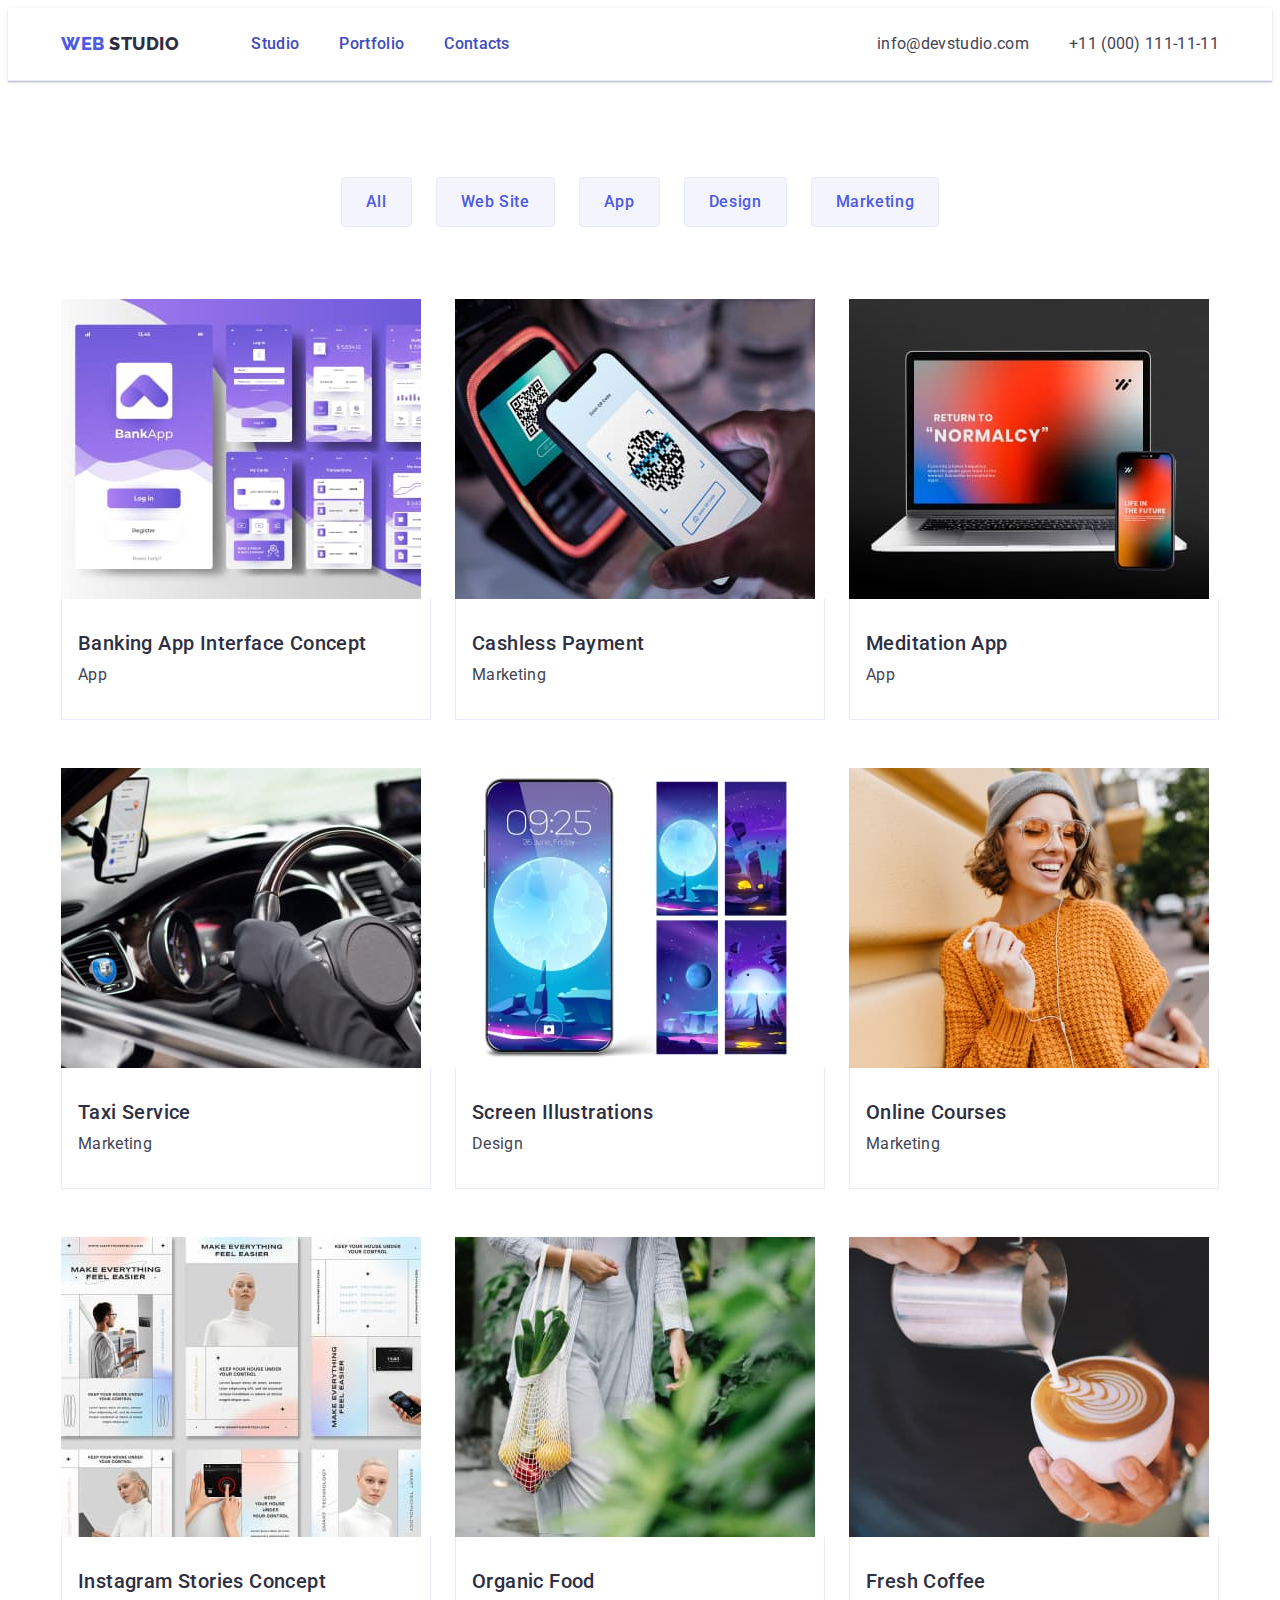
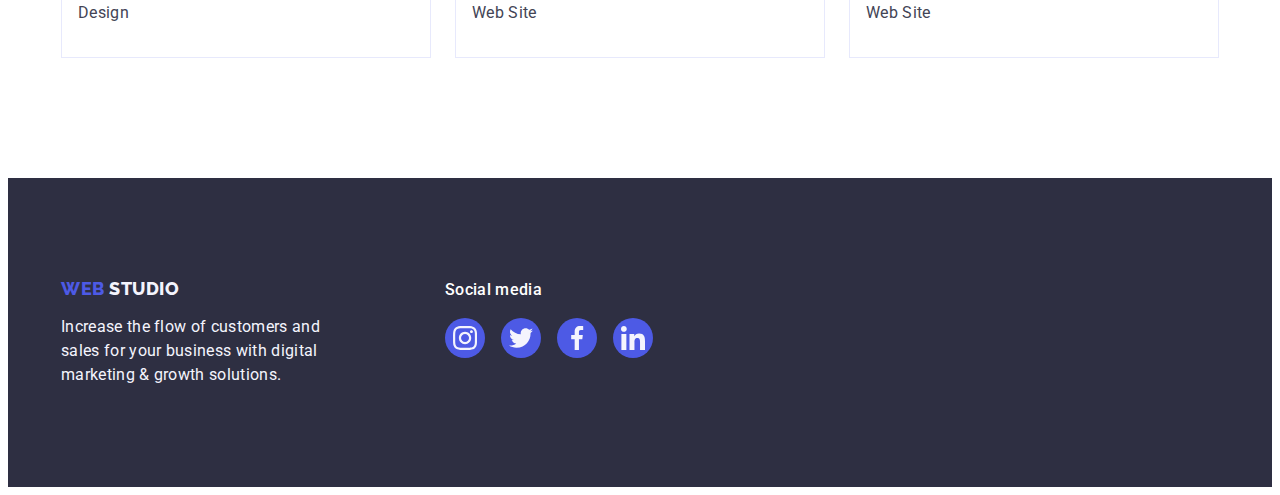
==== portfolio.html @ 929c3cd3 "1" ====
<!DOCTYPE html>
<html lang="en">
<head>
    <meta charset="UTF-8">
    <meta name="viewport" content="width=device-width, initial-scale=1.0">
    
    <title>Portfolio</title>

    <link rel="preconnect" href="https://fonts.googleapis.com">
    <link rel="preconnect" href="https://fonts.gstatic.com" crossorigin>
    <link href="https://fonts.googleapis.com/css2?family=Raleway:wght@800&family=Roboto:wght@400;500;700;900&display=swap" rel="stylesheet">

    <link rel="stylesheet" href="https://cdnjs.cloudflare.com/ajax/libs/modern-normalize/2.0.0/modern-normalize.min.css" integrity="sha512-4xo8blKMVCiXpTaLzQSLSw3KFOVPWhm/TRtuPVc4WG6kUgjH6J03IBuG7JZPkcWMxJ5huwaBpOpnwYElP/m6wg==" crossorigin="anonymous" referrerpolicy="no-referrer" />

    <link rel="stylesheet" href="./css/styles.css">
</head>
<body>
    <header class="header">
        <div class="header-container container"> 
            <nav class="header-nav">
                <a href="./images/Logo.png" class="logo-header link">Web <span class="studio-word-decorate">Studio</span></a>
                <ul class="list menu-header">
                    <li><a href="./index.html" class="nav-item link current">Studio</a></li>
                    <li><a href="./portfolio.html" class="nav-item link current">Portfolio</a></li>
                    <li><a href="" class="nav-item link">Contacts</a></li>
                </ul>
            </nav>
            <address class="main-contacts">
                <ul class="list contacts-list">
                    <li><a href="mailto:info@devstudio.com" class="general-contact link">info@devstudio.com</a></li>
                    <li><a href="tel:110001111111" class="general-contact link">+11 (000) 111-11-11</a></li>
                </ul>
            </address>
        </div>
    </header>
    <main>
        <section class="main-section-portfolio">
            <div class="container">
                <h1 class="visually-hidden">.</h1>
                <ul class="list buttons-list">
                   <li><button type="button" class="button-portfolio">All</button></li>
                   <li><button type="button" class="button-portfolio">Web Site</button></li>
                   <li><button type="button" class="button-portfolio">App</button></li>
                   <li><button type="button" class="button-portfolio">Design</button></li>
                   <li><button type="button" class="button-portfolio">Marketing</button></li>
               </ul>
               
               <ul class="list advantages-list">
                   <li class="advantages-item">
                       <a href="/" class="link advantages-link">
                            <div class="container-for-photo">
                                <img src="./images/image8.jpg" alt="Banking App Interface Concept" width="360">
                                <p class="paragraph-in-container-for-photo">14 Stylish and User-Friendly App Design Concepts · Task Manager App · Calorie Tracker App · Exotic Fruit Ecommerce App · Cloud Storage App</p>
                            </div>
                            <div class="applications">
                                <h2 class="advantages-headline">Banking App Interface Concept</h2>
                                <p class="helpful-fitches">App</p>
                            </div>
                       </a>
                    </li>
                    <li class="advantages-item">
                       <a href="/" class="link advantages-link">
                            <div class="container-for-photo">
                                <img src="./images/image1.jpg" alt="Cashless payment" width="360">
                                <p class="paragraph-in-container-for-photo">14 Stylish and User-Friendly App Design Concepts · Task Manager App · Calorie Tracker App · Exotic Fruit Ecommerce App · Cloud Storage App</p>
                            </div>
                            <div class="applications">
                                <h2 class="advantages-headline">Cashless Payment</h2>
                                <p class="helpful-fitches">Marketing</p>
                            </div>
                       </a>
                    </li>
                    <li class="advantages-item">
                        <a href="/" class="link advantages-link">
                            <div class="container-for-photo"> 
                                <img src="./images/image2.jpg" alt="Meditation App" width="360">
                                <p class="paragraph-in-container-for-photo">14 Stylish and User-Friendly App Design Concepts · Task Manager App · Calorie Tracker App · Exotic Fruit Ecommerce App · Cloud Storage App</p>
                            </div>   
                            <div class="applications">
                                <h2 class="advantages-headline">Meditation App</h2>
                                <p class="helpful-fitches">App</p>
                            </div>    
                        </a>
                    </li>
                    <li class="advantages-item">
                        <a href="/" class="link advantages-link">
                            <div class="container-for-photo">   
                                <img src="./images/image3.jpg" alt="Taxi Service" width="360">
                                <p class="paragraph-in-container-for-photo">14 Stylish and User-Friendly App Design Concepts · Task Manager App · Calorie Tracker App · Exotic Fruit Ecommerce App · Cloud Storage App</p>
                            </div>
                            <div class="applications">
                                <h2 class="advantages-headline">Taxi Service</h2>
                                <p class="helpful-fitches">Marketing</p>
                            </div>
                        </a>
                    </li>
                    <li class="advantages-item">
                        <a href="/" class="link advantages-link">
                            <div class="container-for-photo">  
                                <img src="./images/image9.jpg" alt="Screen Illustrations" width="360">
                                <p class="paragraph-in-container-for-photo">14 Stylish and User-Friendly App Design Concepts · Task Manager App · Calorie Tracker App · Exotic Fruit Ecommerce App · Cloud Storage App</p>
                            </div>
                            <div class="applications">
                                <h2 class="advantages-headline">Screen Illustrations</h2> 
                                <p class="helpful-fitches">Design</p>
                            </div>
                        </a>
                    </li>
                    <li class="advantages-item">
                        <a href="/" class="link advantages-link">
                            <div class="container-for-photo">
                                <img src="./images/image4.jpg" alt="Online Courses" width="360">
                                <p class="paragraph-in-container-for-photo">14 Stylish and User-Friendly App Design Concepts · Task Manager App · Calorie Tracker App · Exotic Fruit Ecommerce App · Cloud Storage App</p>
                            </div>    
                            <div class="applications">
                                <h2 class="advantages-headline">Online Courses</h2>
                                <p class="helpful-fitches">Marketing</p>
                            </div>
                       </a>
                    </li>
                    <li class="advantages-item">
                        <a href="/" class="link advantages-link">
                            <div class="container-for-photo">  
                                <img src="./images/image5.jpg" alt="Instagram Stories Concept" width="360">
                                <p class="paragraph-in-container-for-photo">14 Stylish and User-Friendly App Design Concepts · Task Manager App · Calorie Tracker App · Exotic Fruit Ecommerce App · Cloud Storage App</p>
                            </div>  
                            <div class="applications">
                                <h2 class="advantages-headline">Instagram Stories Concept</h2>
                                <p class="helpful-fitches">Design</p>
                            </div>
                        </a>
                    </li>
                    <li class="advantages-item">
                        <a href="/" class="link advantages-link">
                            <div class="container-for-photo">
                                <img src="./images/image6.jpg" alt="Organic Food" width="360">
                                <p class="paragraph-in-container-for-photo">14 Stylish and User-Friendly App Design Concepts · Task Manager App · Calorie Tracker App · Exotic Fruit Ecommerce App · Cloud Storage App</p>
                            </div>
                            <div class="applications">
                                <h2 class="advantages-headline">Organic Food</h2>
                                <p class="helpful-fitches">Web Site</p>
                            </div>
                        </a>
                    </li>
                    <li class="advantages-item">
                        <a href="/" class="link advantages-link">
                            <div class="container-for-photo"> 
                                <img src="./images/image7.jpg" alt="Fresh Coffee" width="360">
                                <p class="paragraph-in-container-for-photo">14 Stylish and User-Friendly App Design Concepts · Task Manager App · Calorie Tracker App · Exotic Fruit Ecommerce App · Cloud Storage App</p>
                            </div>   
                            <div class="applications">
                                <h2 class="advantages-headline">Fresh Coffee</h2>
                                <p class="helpful-fitches">Web Site</p>
                            </div>
                        </a>
                    </li>
                </ul>
            </div>
        </section>
    </main>
    <footer class="footer">
        <div class="container footer-container">
            <div class="footer-container-for-logo-and-paragraph">
                <a href="./images/Logo.png" class="logo-footer link">Web <span class="studio-word-decorate-portfolio-footer">Studio</span></a>
                <p class="p-footer">Increase the flow of customers and sales for your business with digital marketing & growth solutions.</p>
            </div>
            <div>
                <p class="social-media">Social media</p>
                <ul class="ul-footer list">
                    <li class="social-media-item">
                        <a href="" class="social-media-link">
                            <svg width="24" height="24" class="svg-footer">
                                <use href="./images/icons.svg#icon-instagram"></use>
                            </svg>
                        </a>
                    </li>
                    <li class="social-media-item">
                        <a href="" class="social-media-link">
                            <svg width="24" height="24" class="svg-footer">
                                <use href="./images/icons.svg#icon-twitter"></use>
                            </svg>
                        </a>
                    </li>
                    <li class="social-media-item">
                        <a href="" class="social-media-link">
                            <svg width="24" height="24" class="svg-footer">
                                <use href="./images/icons.svg#icon-facebook"></use>
                            </svg>
                        </a>
                    </li>
                    <li class="social-media-item">
                        <a href="" class="social-media-link">
                            <svg width="24" height="24" class="svg-footer">
                                <use href="./images/icons.svg#icon-linkedin"></use>
                            </svg>
                        </a>
                    </li>
                </ul>
            </div>
        </div>
    </footer>
</body>
</html>
---- css/styles.css ----
/* Для початку */

.current::after {
    content: '';
    position: absolute;
    left: 0;
    bottom: -1px;
    height: 4px;
    background-color: #404bbf;
    border-radius: 2px;
    transition: color 250ms cubic-bezier(0.4, 0, 0.2, 1);
}

img {
    display: block;
}

h1, h2, h3 {
    margin: 0;
}

p {
    margin: 0;
}

:root {
    --white: #FFFFFF;
    --blue: #4d5ae5;
    --gray: #2e2f42; 
    --pretty: #f4f4fd;
}

body {
    font-family: "Roboto", sans-serif;
    color: #434455;
    background-color: var(--white);
}

/* Для початку */



.logo-header {
    font-family: "Raleway", sans-serif;
    font-weight: 800;
    font-size: 18px;
    line-height: 1.17;
    letter-spacing: 0.03em;
    text-transform: uppercase;
    color: var(--blue);
    text-decoration: none;
    display: inline-block;
    margin-right: 72px;
}

.studio-word-decorate {
    color: #2e2f42;
}

.list {
    list-style: none;
    margin: 0;
    padding: 0;
}

.link {
    text-decoration: none;
}


.nav-item {
    font-weight: 500;
    font-size: 16px;
    line-height: 1.5;
    letter-spacing: 0.02em;
    text-decoration: none;
    padding: 24px 0;
    display: inline-block;
    position: relative;
    color: #404bbf;
    transition: color 250ms cubic-bezier(0.4, 0, 0.2, 1);
}

.nav-item:hover {
    color: #404bbf;
}

.nav-item:focus {
    color: #404bbf;
}

.main-contacts {
    font-style: normal;
    list-style: none;
    margin-left: auto;
}

.general-contact {
    font-size: 16px;
    line-height: 1.5;
    letter-spacing: 0.02em;
    color: #434455;
    transition: color 250ms cubic-bezier(0.4, 0, 0.2, 1);
}

.general-contact:hover {
    color: #404bbf;
}

.general-contact:focus {
    color: #404bbf;
}

.first-section {
    background-color: #2e2f42;
    padding: 188px 0;
    background-image: linear-gradient(rgba(46, 47, 66, 0.7), rgba(46, 47, 66, 0.7)), url(../images/hero_image.jpg);
    max-width: 1440px;
    background-repeat: no-repeat;
    background-position: center;
    background-size: cover;
}

.main-headline {
    margin: 0;
    font-size: 56px;
    line-height: 1.07;
    text-align: center;
    letter-spacing: 0.02em;
    color:#ffffff;
    max-width: 496px;
    margin-bottom: 48px;
    margin-left: auto;
    margin-right: auto;
}

.button-order-service {
    background-color: #4D5AE5;
    font-family: "Roboto", sans-serif;
    font-weight: 500;
    font-size: 16px;
    line-height: 1.5;
    letter-spacing: 0.04em;
    color: #ffffff;
    cursor: pointer;
    display: block;
    min-width: 169px;
    height: 56px;
    border: none;
    border-radius: 4px;
    margin: 0;
    margin-left: auto;
    margin-right: auto;
    transition: background-color 250ms cubic-bezier(0.4, 0, 0.2, 1);
}

.button-order-service:hover {
    background-color: #404BBF;
}

.button-order-service:focus {
    background-color: #404BBF;
}

.third-section-headline,
.quality {
    margin: 0;
    font-weight: 500;
    font-size: 20px;
    line-height: 1.2;
    letter-spacing: 0.02em;
    color: #2e2f42;
}

.person {
    font-weight: 500;
    font-size: 20px;
    line-height: 1.2;
    letter-spacing: 0.02em;
    color: #2e2f42;
    text-align: center;
    margin-bottom: 8px;
}

.our-team-headline {
    font-size: 36px;
    line-height: 1.11;
    text-align: center;
    letter-spacing: 0.02em;
    text-transform: capitalize;
    color: #2e2f42;
}


.quality-text {
    margin: 0;
    line-height: 1.5;
    letter-spacing: 0.02em;
    font-size: 16px;
}

.person-text {
    line-height: 1.5;
    letter-spacing: 0.02em;
    font-size: 16px;
    text-align: center;
    margin-bottom: 8px;
}

.third-section {
    background-color: #F4F4FD;
    padding-bottom: 120px;
}

.third-section-headline {
    font-size: 36px;
    line-height: 1.11;
    text-align: center;
    letter-spacing: 0.02em;
    text-transform: capitalize;
    color: #2e2f42;
}

.forth-section {
    background-color: #F4F4FD;
}

.footer {
    background-color: #2e2f42;
    padding: 100px 0;
}

.studio-word-footer {
    color: #f4f4fd;
}

.people-item {
    background-color: #FFFFFF;
    flex-basis: calc((100% - 72px) / 4);
    border-radius: 0px 0px 4px 4px;
    box-shadow: 0px 1px 6px rgba(46, 47, 66, 0.08), 0px 1px 1px rgba(46, 47, 66, 0.16), 0px 2px 1px rgba(46, 47, 66, 0.08);
}

.p-footer {
    line-height: 1.5;
    color: #F4F4FD;
    letter-spacing: 0.02em;
    max-width: 264px;
}

.portfolio-logo {
    font-family: 'Raleway', sans-serif;
    font-weight: 800;
    font-size: 18px;
    line-height: 1.17;
    letter-spacing: 0.03em;
    text-transform: uppercase;
    color: #4d5ae5;
}

.studio-word-decorate-portfolio {
    color: #2e2f42;
}

.portfolio-nav-item {
    font-weight: 500;
    font-size: 16px;
    line-height: 1.5;
    letter-spacing: 0.02em;
    color: #2e2f42;
    text-decoration: none;
}

.portfolio-nav-item:hover {
    color: #404bbf;
}

.portfolio-nav-item:focus {
    color: #404bbf;
}

.general-contact-portfolio {
    font-size: 16px;
    line-height: 1.5;
    letter-spacing: 0.02em;
    color: #434455;
}

.general-contact-portfolio:hover {
    color: #404bbf;
}

.general-contact-portfolio:focus {
    color: #404bbf;
}

.button-portfolio {
    font-family: "Roboto", sans-serif;
    font-weight: 500;
    font-size: 16px;
    line-height: 1.5;
    letter-spacing: 0.04em;
    color: #4d5ae5;
    background-color: #F4F4FD;
    cursor: pointer;
    padding: 12px 24px;
    border: 1px solid #e7e9fc;
    border-radius: 4px;
    transition: color 250ms cubic-bezier(0.4, 0, 0.2, 1), background-color 250ms cubic-bezier(0.4, 0, 0.2, 1), border-color 250ms cubic-bezier(0.4, 0, 0.2, 1), box-shadow 250ms cubic-bezier(0.4, 0, 0.2, 1);
}

.button-portfolio:hover {
    border: 1px solid transparent;
    box-shadow: 0px 3px 1px rgba(0, 0, 0, 0.1), 0px 2px 1px rgba(0, 0, 0, 0.08), 0px 2px 2px rgba(0, 0, 0, 0.12);
}

.button-portfolio:focus {
    border: 1px solid transparent;
    box-shadow: 0px 3px 1px rgba(0, 0, 0, 0.1), 0px 2px 1px rgba(0, 0, 0, 0.08), 0px 2px 2px rgba(0, 0, 0, 0.12);
}

.button-portfolio:hover {
    color: #FFFFFF;
    background-color: #404BBF;
}

.button-portfolio:focus {
    color: #FFFFFF;
    background-color: #404BBF ;
}

.advantages-headline {
    font-weight: 500;
    font-size: 20px;
    line-height: 1.2;
    letter-spacing: 0.02em;
    color: #2e2f42;
    margin-bottom: 8px;
}

.helpful-fitches {
    font-size: 16px;
    line-height: 1.5;
    letter-spacing: 0.02em;
    color: #434455;
}

.helpful-fitches:hover {
    transform: translateY(0%);
}

.helpful-fitches:focus {
    transform: translateY(0%);
}

.portfolio-footer {
    background-color: #2e2f42;
}

.studio-word-decorate-portfolio-footer {
    color: #f4f4fd;
}

.container {
    max-width: 1158px;
    padding-left: 15px;
    padding-right: 15px;
    margin: 0 auto;
}

.header {
    border-bottom: 1px solid #e7e9fc;
    box-shadow: 0px 2px 1px rgba(46, 47, 66, 0.08), 0px 1px 1px rgba(46, 47, 66, 0.16), 0px 1px 6px rgba(46, 47, 66, 0.08);
}

.header-container {
    display: flex;
    align-items: center;
}

.header-nav {
    display: flex;
    align-items: center;
}

.menu-header {
    display: flex;
    gap: 40px;
}

.contacts-list {
    display: flex;
    gap: 40px;
}

.second-section {
    padding: 120px 0;
}

.second-section-list {
    display: flex;
    gap: 24px;
}

.quality {
    margin-bottom: 8px;
}

.third-section-headline {
    margin-bottom: 72px;
}

.third-section-list {
    display: flex;
    gap: 24px;
}

.third-section-item {
    flex-basis: calc((100% - 48px) / 3);
}

.forth-section {
    padding: 120px 0;
}

.our-team-headline {
    margin-bottom: 72px;
}

.forth-section-list {
    display: flex;
    gap: 24px;
}

.person-and-job {
    padding: 32px 0;
}

.header-portfolio {
    border-bottom: 1px solid #e7e9fc;
}

.nav-and-contacts {
    display: flex;
    width: 1158px;
    margin: 0 auto;
    padding: 0 15px;
}

.nav-portfolio {
    display: flex;
    align-items: center;
}

.menu-list {
    display: flex;
    gap: 40px;
}

.portfolio-nav-item {
    padding: 24px 0;
}

.contacts-list-portfolio {
    display: flex;
    gap: 40px;
}

.main-section-portfolio {
    padding-top: 96px;
    padding-bottom: 120px;
}

.buttons-list {
    display: flex;
    justify-content: center;
    gap: 24px;
    margin-bottom: 72px;
}

.advantages-list {
    padding: 0;
    margin: 0;
    display: flex;
    flex-wrap: wrap;
    column-gap: 24px;
    row-gap: 48px;
}

.advantages-link {
    display: block;
    transition: box-shadow 250ms cubic-bezier(0.4, 0, 0.2, 1);
}

.advantages-link:hover {
    box-shadow: 0px 1px 6px rgba(46, 47, 66, 0.08), 0px 1px 1px rgba(46, 47, 66, 0.16), 0px 2px 1px rgba(46, 47, 66, 0.08);
}

.advantages-link:focus{
    box-shadow: 0px 1px 6px rgba(46, 47, 66, 0.08), 0px 1px 1px rgba(46, 47, 66, 0.16), 0px 2px 1px rgba(46, 47, 66, 0.08);
}

.advantages-item {
    display: block;
    flex-basis: calc((100% - 48px) / 3);
}

.applications {
    padding: 32px 16px;
    border: 1px solid #e7e9fc;
    border-top: none;
}

.visually-hidden {
    position: absolute;
    width: 1px;
    height: 1px;
    margin: -1px;
    border: 0;
    padding: 0;
    white-space: nowrap;
    clip-path: inset(100%);
    clip: rect(0 0 0 0);
    overflow: hidden;
}

.logo-footer {
    font-family: "Raleway", sans-serif;
    font-weight: 800;
    font-size: 18px;
    line-height: 1.17;
    letter-spacing: 0.03em;
    text-transform: uppercase;
    color: var(--blue);
    text-decoration: none;
    display: inline-block;
    margin-bottom: 16px;
}

.second-section-item {
    flex-basis: calc((100% - 72px) / 4);
}

.div-second-section-item {
    display: flex;
    align-items: center;
    justify-content: center;
    height: 112px;
    background-color: #f4f4fd;
    border-radius: 4px;
    margin-bottom: 8px;
}

.fifth-section {
    padding-top: 120px;
    padding-bottom: 120px;
}

.headline-fifth-section {
    font-size: 36px;
    line-height: 1.11;
    color: #2e2f42;
    margin-bottom: 72px;
    text-align: center;
}

.list-of-customers {
    display: flex;
    gap: 24px;
}

.customers-item {
    width: calc((100% - 120px) / 6);
    height: 88px;
}

.customers-link {
    width: 100%;
    height: 100%;
    border: 1px solid #8e8f99;
    border-radius: 4px;
    display: flex;
    align-items: center;
    justify-content: center;
    color: #8e8f99;
    transition: border-color 250ms cubic-bezier(0.4, 0, 0.2, 1), color 250ms cubic-bezier(0.4, 0, 0.2, 1);
}

.customers-link:hover {
    border-color: #404bbf;
    color: #404bbf;
}

.customers-link:focus {
    border-color: #404bbf;
    color: #404bbf;
}

.customers-svg {
    fill: currentColor;
}

.div-for-icon {
    display: flex;
    align-items: center;
    justify-content: center;
    height: 112px;
    background-color: #f4f4fd;
    border-radius: 4px;
    margin-bottom: 8px;
}

.svg-customers {
    fill: currentColor;
}

/* -----/* Модальне вікно-----/* */

.js-structure {
    position: fixed;
    top: 0;
    left: 0;
    width: 100%;
    height: 100%;
    background-color: rgba(46, 47, 66, 0.4);
    transition: opacity 250ms cubic-bezier(0.4, 0, 0.2, 1), visibility 250ms cubic-bezier(0.4, 0, 0.2, 1);   
}

.is-hidden {
    opacity: 0;
    visibility: hidden;
    pointer-events: none;
}
.modal-window {
    position: absolute;
    top: 50%;
    left: 50%;
    transform: translate(-50%, -50%) scale(1);
    width: 408px;
    min-height: 584px;
    background: #fcfcfc;
    box-shadow:0px 1px 1px rgba(0, 0, 0, 0.14), 0px 1px 3px rgba(0, 0, 0, 0.12), 0px 2px 1px rgba(0, 0, 0, 0.2);
    border-radius: 4px;
    transition: transform 250ms cubic-bezier(0.4, 0, 0.2, 1);
}

.button-close {
    position: absolute;
    top: 24px;
    right: 24px;
    width: 24px;
    height: 24px;
    border-radius: 50%;
    display: flex;
    align-items: center;
    justify-content: center;
    background-color: #e7e9fc;
    border: 1px solid rgba(0, 0, 0, 0.1);
    cursor: pointer;
    padding: 0;
    transition: background-color 250ms cubic-bezier(0.4, 0, 0.2, 1), border 250ms cubic-bezier(0.4, 0, 0.2, 1);
}

.button-close:hover {
    background-color: #404bbf;
    border: none;
    fill: #ffffff;
}

.button-close:focus {
    background-color: #404bbf;
    border: none;
    fill: #ffffff;
}

.svg-modal-window {
    transition: fill 250ms cubic-bezier(0.4, 0, 0.2, 1);
}

.svg-modal-window:hover {
    fill: #ffffff;
}

.svg-modal-window:focus {
    fill: #ffffff;
}

/* -----/* Модальне вікно-----/* */



.advantages-list:hover {
    box-shadow: 0px 1px 6px rgba(46, 47, 66, 0.08), 0px 1px 1px rgba(46, 47, 66, 0.16), 0px 2px 1px rgba(46, 47, 66, 0.08);
}

.advantages-list:focus {
    box-shadow: 0px 1px 6px rgba(46, 47, 66, 0.08), 0px 1px 1px rgba(46, 47, 66, 0.16), 0px 2px 1px rgba(46, 47, 66, 0.08);
}

.container-for-photo {
    position: relative;
    overflow: hidden;
}

.paragraph-in-container-for-photo {
    position: absolute;
    top: 0;
    font-size: 16px;
    line-height: 1.5;
    letter-spacing: 0.02em;
    color: var(--pretty);
    padding: 40px 32px;
    background-color: #4d5ae5;
    height: 100%;
    width: 100%;
    transform: translateY(100%);
    transition: transform 250ms cubic-bezier(0.4, 0, 0.2, 1);
}

.advantages-link:hover .paragraph-in-container-for-photo {
    transform: translateY(0%);
}

.advantages-link:focus .paragraph-in-container-for-photo {
    transform: translateY(0%);
}

/* Основна сторінка Social Media 4 секція */

.social-media-of-person-list {
    display: flex;
    justify-content: center;
    gap: 24px;
}

.social-media-of-person-item {
    width: 40px;
    height: 40px;
    transition: background-color 250ms cubic-bezier(0.4, 0, 0.2, 1);
}

.icon-link {
    fill:  #f4f4fd;
}

/* Основна сторінка Social Media 4 секція */

/* Футер мейна та портфоліо */

.footer-main-for-link-and-paragraph {
    margin-right: 120px;
}

.footer-main {
    display: flex;
    align-items: baseline;
}

.footer-main-for-link-and-paragraph {
    margin-right: 120px;
}

.social-media-list-footer {
    display: flex;
    gap: 16px;
}



.social-media {
    font-weight: 500;
    font-size: 16px;
    line-height: 1.5;
    letter-spacing: 0.02em;
    color: var(--white);
    margin-bottom: 16px;
}

.footer-container {
    display: flex;
    align-items: baseline;
}

.footer-container-for-logo-and-paragraph {
    margin-right: 120px;
}

.ul-footer {
    display: flex;
    gap: 16px;
}

.social-media-item {
    width: 40px;
    height: 40px;
    transition: background-color 250ms cubic-bezier(0.4, 0, 0.2, 1);
}

.social-media-link {
    height: 100%;
    width: 100%;
    background-color: var(--blue);
    border-radius: 50%;
    display: flex;
    align-items: center;
    justify-content: center;
    transition: background-color 250ms cubic-bezier(0.4, 0, 0.2, 1);
}

.social-media-link-forth-section {
    height: 100%;
    width: 100%;
    background-color: var(--blue);
    border-radius: 50%;
    display: flex;
    align-items: center;
    justify-content: center;
    transition: background-color 250ms cubic-bezier(0.4, 0, 0.2, 1);
}

.social-media-link-forth-section:hover {
    background-color: #404bbf;
}

.social-media-link-forth-section:focus {
    background-color: #404bbf;
}

.social-media-link:hover {
    background-color: #31d0aa;
}

.social-media-link:focus {
    background-color: #31d0aa;
}

.svg-footer {
    fill: var(--pretty)
}
/* Футер мейна та портфоліо */
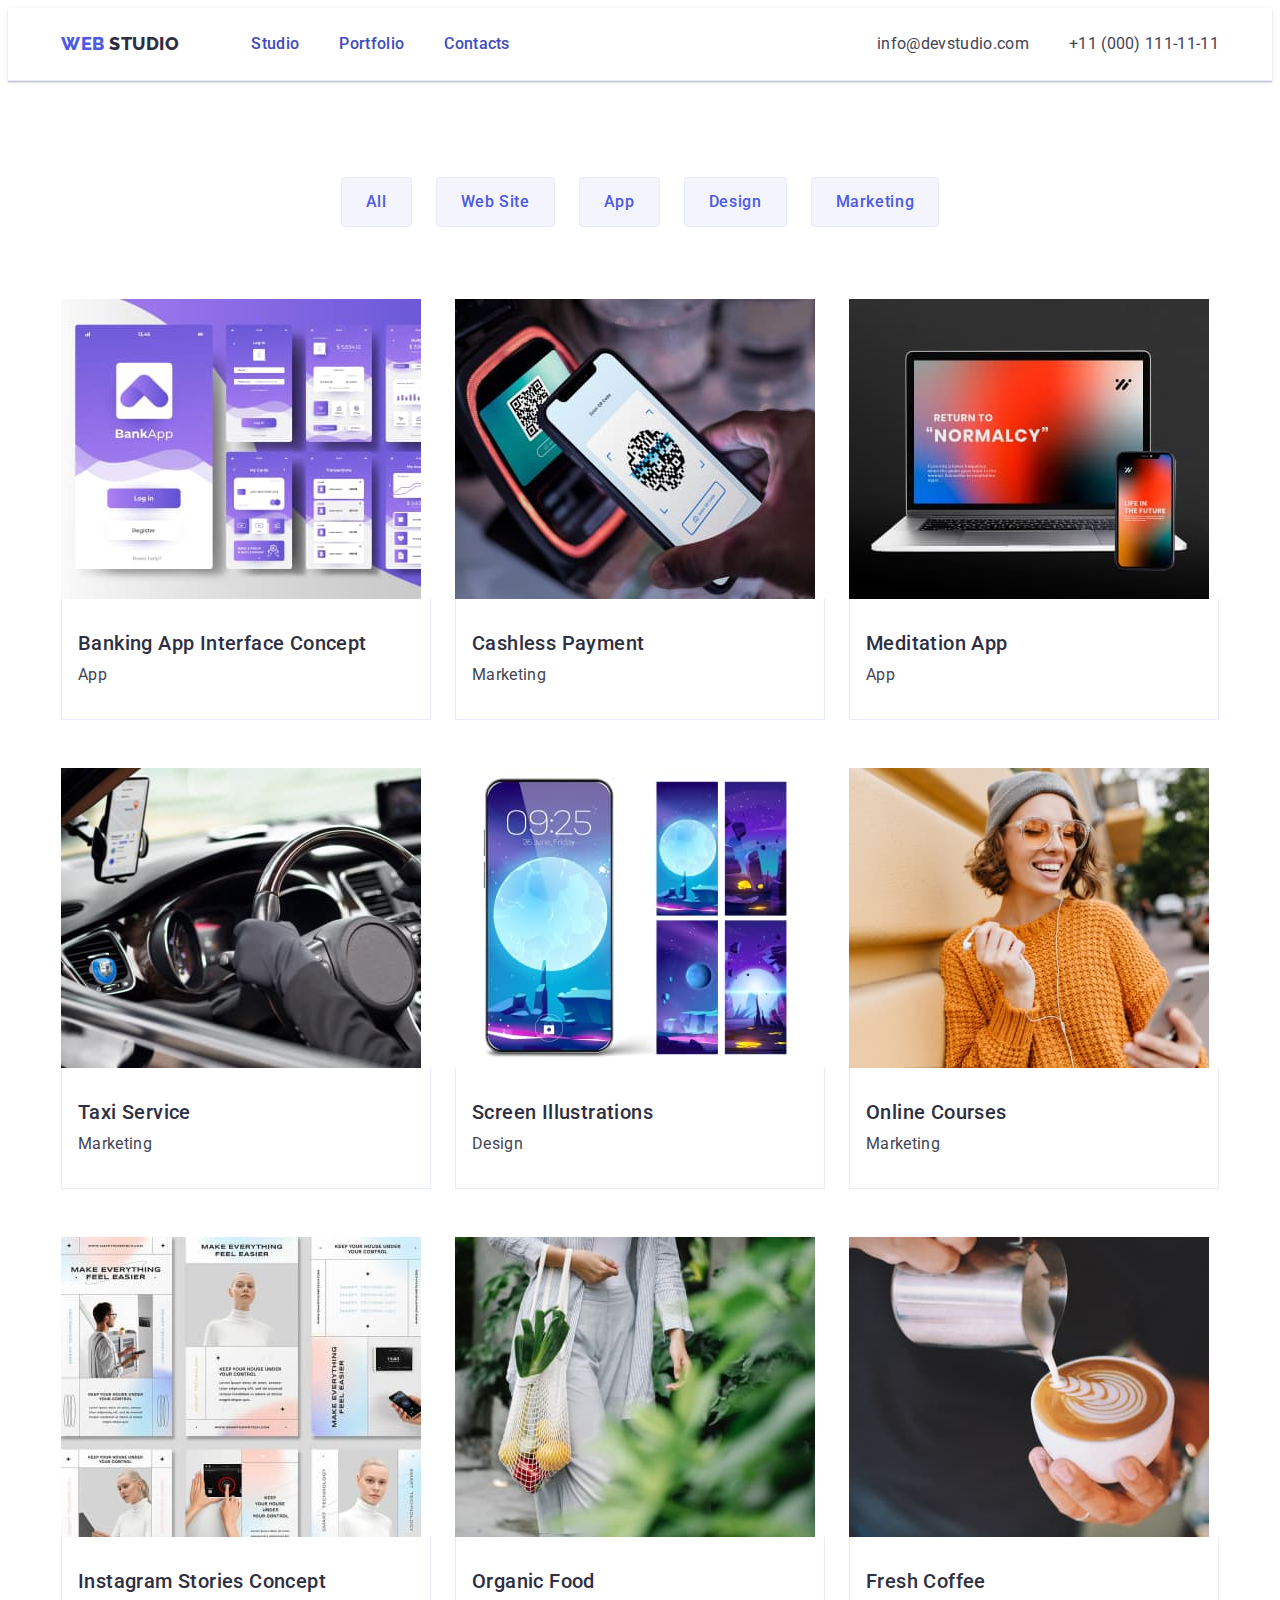
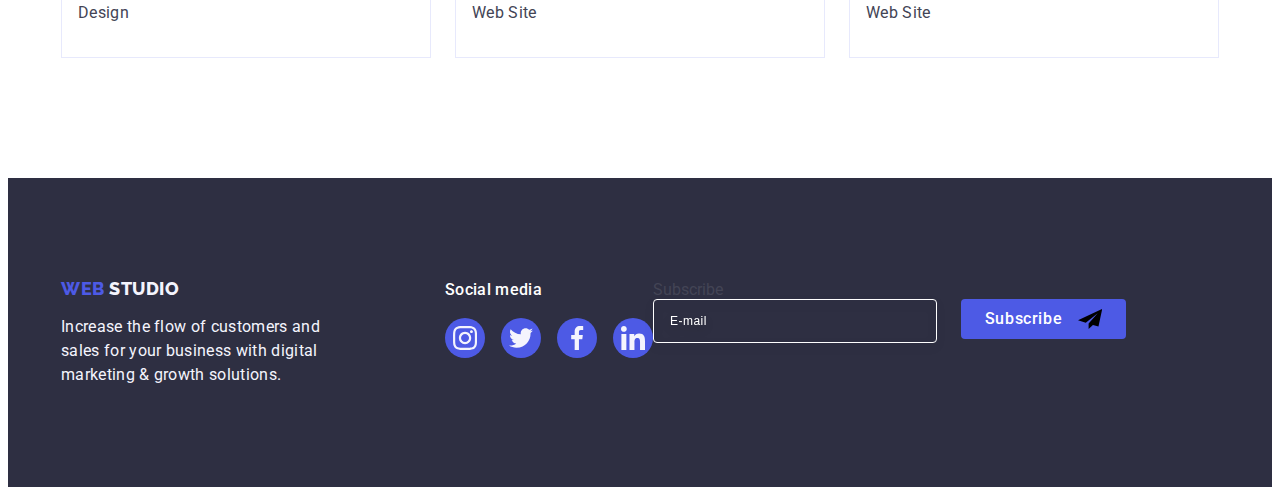
==== commit a190f3d7: "new commit" ====
--- a/portfolio.html
+++ b/portfolio.html
@@ -197,6 +197,19 @@
                     </li>
                 </ul>
             </div>
+            <div class="div-footer-for-input">
+                <p class="subscribe-p">Subscribe</p>
+                <form class="form-footer">
+                  <label class="label-for-form">
+                    <input type="email" name="email" placeholder="E-mail" class="input-footer"/>
+                  </label>
+                  <button type="submit" class="button-subscribe">Subscribe
+                    <svg width="24" height="24" class="svg-button">
+                      <use href="./images/icons.svg#icon-telegram"></use>
+                    </svg>
+                  </button>
+                </form>
+              </div>
         </div>
     </footer>
 </body>
--- a/css/styles.css
+++ b/css/styles.css
@@ -28,6 +28,7 @@
     --blue: #4d5ae5;
     --gray: #2e2f42; 
     --pretty: #f4f4fd;
+    --specific: #8e8f99;
 }
 
 body {
@@ -642,6 +643,7 @@
     box-shadow:0px 1px 1px rgba(0, 0, 0, 0.14), 0px 1px 3px rgba(0, 0, 0, 0.12), 0px 2px 1px rgba(0, 0, 0, 0.2);
     border-radius: 4px;
     transition: transform 250ms cubic-bezier(0.4, 0, 0.2, 1);
+    padding: 72px 24px 24px 24px;
 }
 
 .button-close {
@@ -765,8 +767,6 @@
     gap: 16px;
 }
 
-
-
 .social-media {
     font-weight: 500;
     font-size: 16px;
@@ -837,4 +837,168 @@
 .svg-footer {
     fill: var(--pretty)
 }
-/* Футер мейна та портфоліо */+/* Футер мейна та портфоліо */
+
+.subcribe-p {
+    margin-bottom: 16px;
+    font-weight: 500;
+    font-size: 16px;
+    line-height: 1.5;
+    letter-spacing: 0.02em;
+    color: #ffffff;
+}
+
+.form-footer {
+    display: flex;
+    gap: 24px;
+}
+
+.input-footer {
+    width: 264px;
+    height: 40px;
+    border: 1px solid #ffffff;
+    background-color: transparent;
+    font-size: 12px;
+    line-height: 1.5;
+    letter-spacing: 0.04em;
+    padding-left: 16px;
+    filter: drop-shadow(0px 4px 4px rgba(0, 0, 0, 0.15));
+    border-radius: 4px;
+    color: #ffffff;
+}
+
+.input-footer::placeholder {
+    color: #ffffff;
+}
+
+.button-subscribe {
+    min-width: 165px;
+    height: 40px;
+    display: flex;
+    justify-content: center; 
+    align-items: center;
+    font-family: "Roboto", sans-serif;
+    font-size: 16px;
+    line-height: 1.5;
+    font-weight: 500;
+    letter-spacing: 0.04em;
+    color: #ffffff;
+    cursor: pointer;
+    background-color: #4D5AE5;
+    border: none;
+    border-radius: 4px;
+}
+
+.svg-button {
+    margin-left: 16px;
+}
+
+.p-for-modal-widnow {
+    font-weight: 500;
+    font-size: 16px;
+    line-height: 1.5;
+    text-align: center;
+    letter-spacing: 0.02em;
+    color: var(--gray);
+    margin-bottom: 16px;
+}
+
+.div-in-form {
+    margin-bottom: 8px;
+}
+
+.label-modal-widnow {
+    font-size: 12px;
+    line-height: 1.17;
+    letter-spacing: 0.04em;
+    color: var(--specific);
+    display: block;
+    margin-bottom: 4px;
+}
+
+.input-for-modal-widnow {
+    width: 100%;
+    height: 40px;
+    border: 1px solid rgba(46, 47, 66, 0.4);
+    border-radius: 4px;
+    background-color: transparent;
+    padding-left: 38px;
+    outline: transparent;
+    transition: border-color 250ms cubic-bezier(0.4, 0, 0.2, 1);
+    border-color: #4D5AE5;
+}
+
+.svg-modal-window {
+    position: absolute;
+    left: 16px;
+    top: 50%; transform: translateY(-50%);
+    transition: fill 250ms cubic-bezier(0.4, 0, 0.2, 1);
+}
+
+.input-for-modal-widnow:focus .svg-modal-window {
+    fill: #4D5AE5;
+}
+
+.textarea-in-modal-window {
+    width: 100%;
+    height: 120px;
+    font-size: 12px;
+    line-height: 1.17;
+    letter-spacing: 0.04em;
+    color: rgba(46, 47, 66, 0.4);
+    border: 1px solid rgba(46, 47, 66, 0.4);
+    border-radius: 4px;
+    background-color: transparent;
+    padding: 8px 16px;
+    outline: transparent;
+    resize: none;
+    transition: border-color 250ms cubic-bezier(0.4, 0, 0.2, 1);
+}
+
+.textarea-in-modal-window:focus {
+    border-color: #4D5AE5;
+}
+
+.div-for-checkbox {
+    margin-bottom: 24px;
+}
+
+.label-user-privacy {
+    font-size: 12px;
+    line-height: 1.17;
+    letter-spacing: 0.04em;
+    color: var(--specific);
+}
+
+.span-for-words-in-label {
+    width: 16px;
+    height: 16px;
+    border: 1px solid rgba(46, 47, 66, 0.4);
+    border-radius: 2px;
+    transition: background-color 250ms cubic-bezier(0.4, 0, 0.2, 1), border 250ms cubic-bezier(0.4, 0, 0.2, 1), fill 250ms cubic-bezier(0.4, 0, 0.2, 1);
+    display: inline-flex;
+    align-items: center;
+    justify-content: center;
+    fill: transparent;
+}
+
+.privacy-policy-link {
+    color: var(--blue);
+}
+
+.button-send {
+    display: block;
+    min-width: 169px;
+    height: 56px;
+    font-family: "Roboto", sans-serif;
+    font-size: 16px;
+    font-weight: 500;
+    line-height: 1.5;
+    letter-spacing: 0.04em;
+    color: #ffffff;
+    cursor: pointer;
+    background-color: #4D5AE5;
+    border: none;
+    border-radius: 4px;
+    transition: background-color 250ms cubic-bezier(0.4, 0, 0.2, 1); 
+}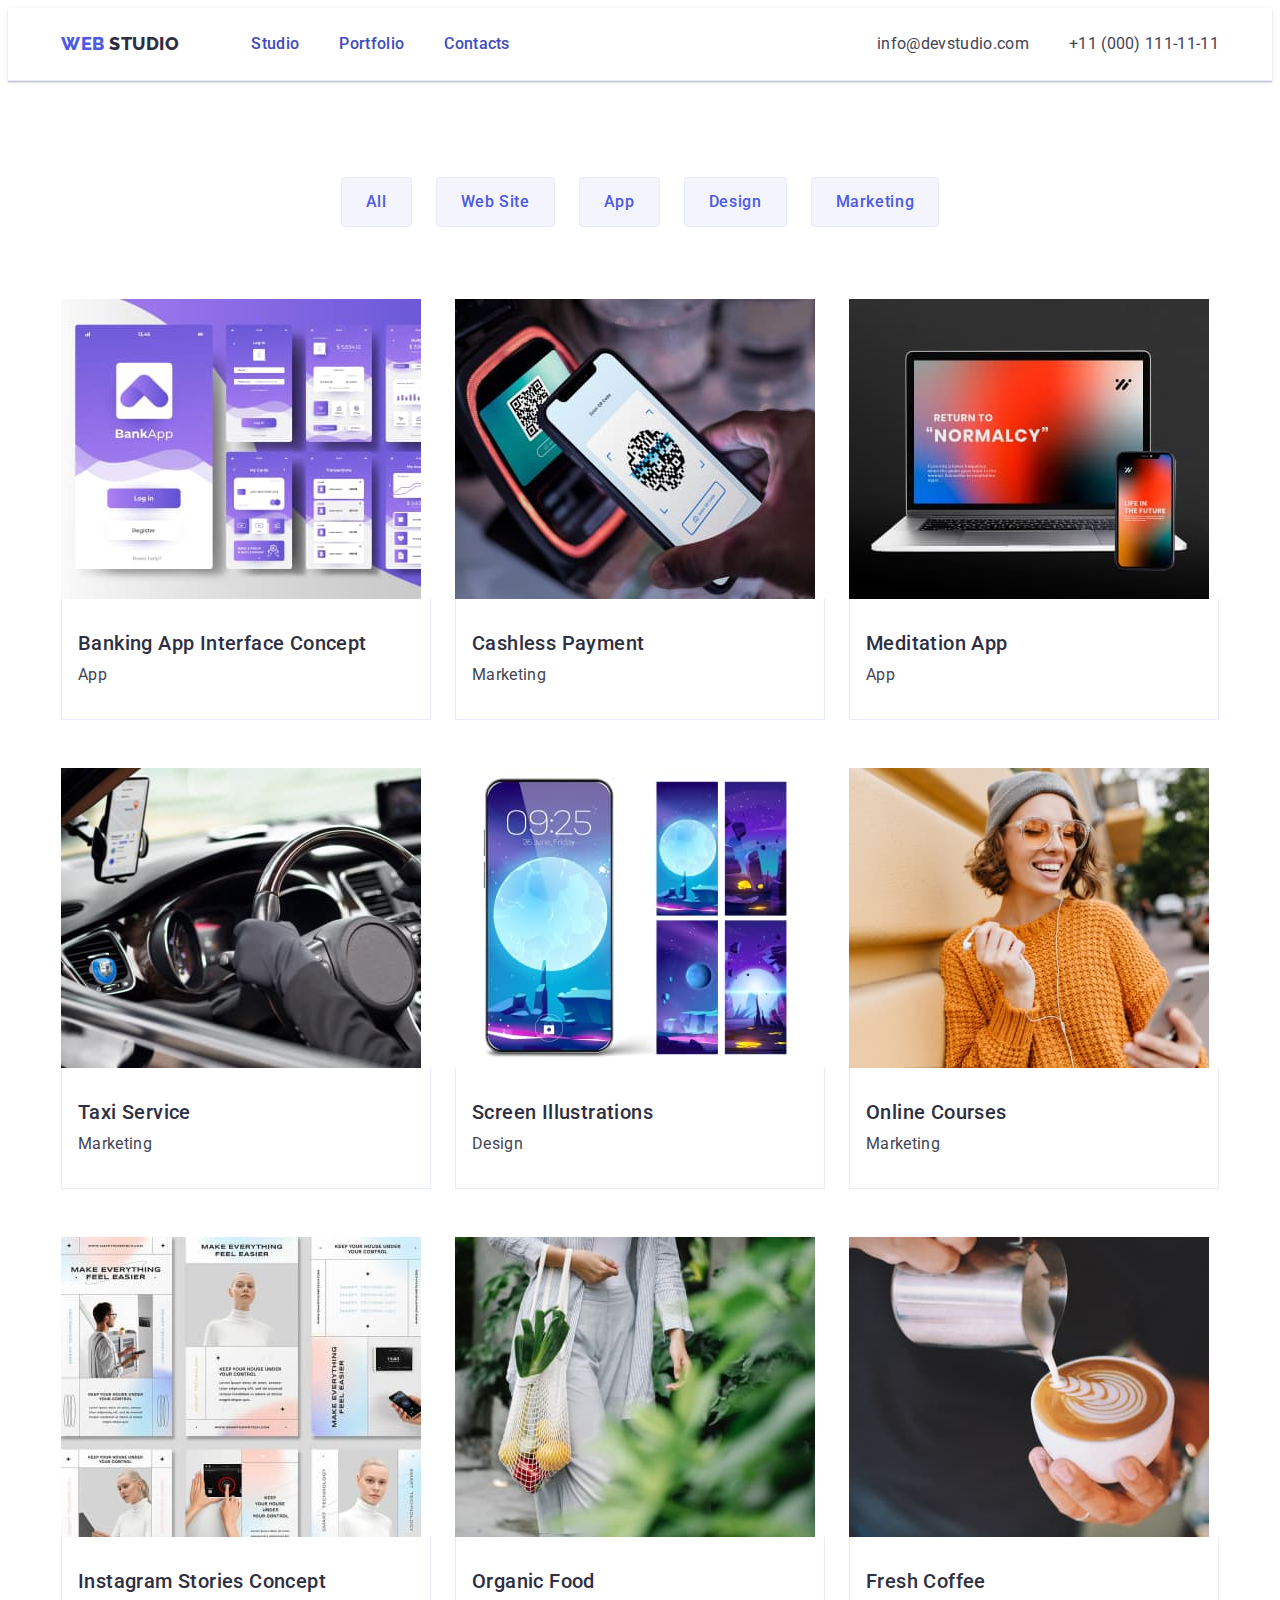
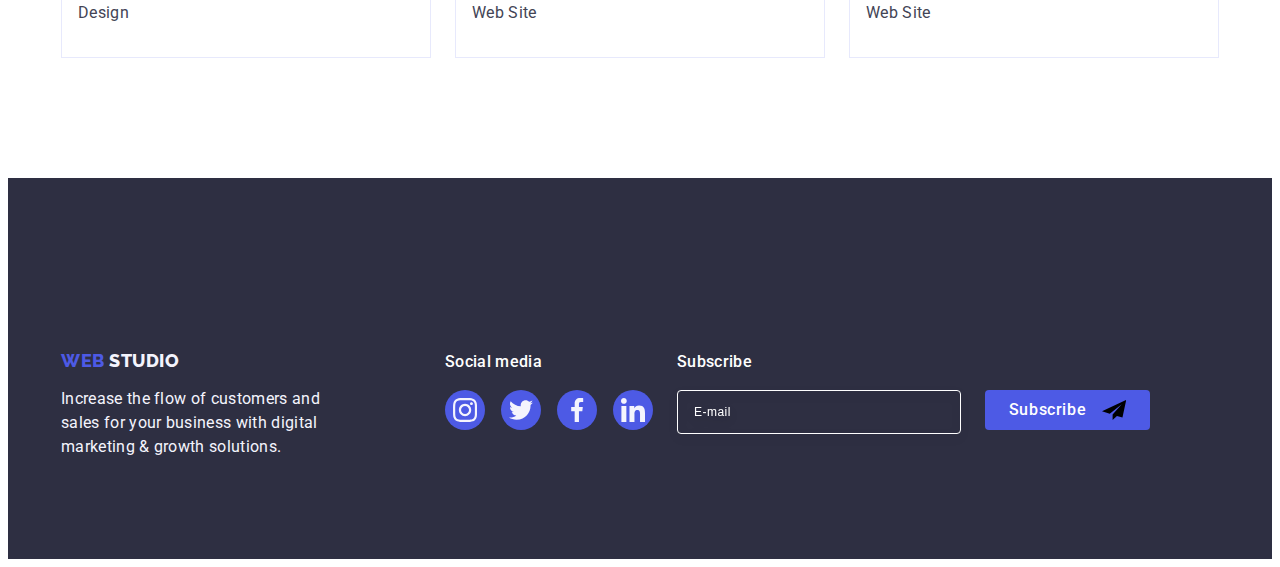
==== commit 7f31f0f8: "1" ====
--- a/portfolio.html
+++ b/portfolio.html
@@ -213,4 +213,5 @@
         </div>
     </footer>
 </body>
-</html>+</html>
+
--- a/css/styles.css
+++ b/css/styles.css
@@ -15,11 +15,11 @@
     display: block;
 }
 
+p {
+    margin: 0;
+}
+
 h1, h2, h3 {
-    margin: 0;
-}
-
-p {
     margin: 0;
 }
 
@@ -29,6 +29,7 @@
     --gray: #2e2f42; 
     --pretty: #f4f4fd;
     --specific: #8e8f99;
+    --good: #404bbf;
 }
 
 body {
@@ -115,11 +116,13 @@
 .first-section {
     background-color: #2e2f42;
     padding: 188px 0;
-    background-image: linear-gradient(rgba(46, 47, 66, 0.7), rgba(46, 47, 66, 0.7)), url(../images/hero_image.jpg);
+    background-image: linear-gradient(rgba(46, 47, 66, 0.7), rgba(46, 47, 66, 0.7)), url(../images/people-office\ 1.png);
     max-width: 1440px;
     background-repeat: no-repeat;
     background-position: center;
     background-size: cover;
+    margin-left: auto;
+    margin-right: auto;
 }
 
 .main-headline {
@@ -493,10 +496,6 @@
     transition: box-shadow 250ms cubic-bezier(0.4, 0, 0.2, 1);
 }
 
-.advantages-link:hover {
-    box-shadow: 0px 1px 6px rgba(46, 47, 66, 0.08), 0px 1px 1px rgba(46, 47, 66, 0.16), 0px 2px 1px rgba(46, 47, 66, 0.08);
-}
-
 .advantages-link:focus{
     box-shadow: 0px 1px 6px rgba(46, 47, 66, 0.08), 0px 1px 1px rgba(46, 47, 66, 0.16), 0px 2px 1px rgba(46, 47, 66, 0.08);
 }
@@ -839,7 +838,11 @@
 }
 /* Футер мейна та портфоліо */
 
-.subcribe-p {
+.div-footer-for-input {
+    padding: 72px 24px 24px 24px;
+}
+
+.subscribe-p {
     margin-bottom: 16px;
     font-weight: 500;
     font-size: 16px;
@@ -871,6 +874,10 @@
     color: #ffffff;
 }
 
+.icon-for-input {
+    position: relative;
+}
+
 .button-subscribe {
     min-width: 165px;
     height: 40px;
@@ -893,7 +900,7 @@
     margin-left: 16px;
 }
 
-.p-for-modal-widnow {
+.p-for-modal-window {
     font-weight: 500;
     font-size: 16px;
     line-height: 1.5;
@@ -907,7 +914,7 @@
     margin-bottom: 8px;
 }
 
-.label-modal-widnow {
+.label-modal-window {
     font-size: 12px;
     line-height: 1.17;
     letter-spacing: 0.04em;
@@ -916,7 +923,7 @@
     margin-bottom: 4px;
 }
 
-.input-for-modal-widnow {
+.input-for-modal-window {
     width: 100%;
     height: 40px;
     border: 1px solid rgba(46, 47, 66, 0.4);
@@ -925,18 +932,22 @@
     padding-left: 38px;
     outline: transparent;
     transition: border-color 250ms cubic-bezier(0.4, 0, 0.2, 1);
-    border-color: #4D5AE5;
 }
 
 .svg-modal-window {
     position: absolute;
     left: 16px;
-    top: 50%; transform: translateY(-50%);
+    top: 50%; 
+    transform: translateY(-50%);
     transition: fill 250ms cubic-bezier(0.4, 0, 0.2, 1);
 }
 
-.input-for-modal-widnow:focus .svg-modal-window {
+.input-for-modal-window:focus + .svg-modal-window {
     fill: #4D5AE5;
+}
+
+.input-for-modal-window:focus {
+    border-color: #4D5AE5;
 }
 
 .textarea-in-modal-window {
@@ -959,6 +970,10 @@
     border-color: #4D5AE5;
 }
 
+.container-for-inputs {
+    margin-bottom: 8px;
+}
+
 .div-for-checkbox {
     margin-bottom: 24px;
 }
@@ -1000,5 +1015,17 @@
     background-color: #4D5AE5;
     border: none;
     border-radius: 4px;
-    transition: background-color 250ms cubic-bezier(0.4, 0, 0.2, 1); 
-}+    margin-right: auto;
+    margin-left: auto;
+    transition: background-color 250ms cubic-bezier(0.4, 0, 0.2, 1);
+}
+
+.div-for-label-and-textarea {
+    margin-bottom: 16px;
+}
+
+.input-user-privacy:checked + .label-user-privacy .span-for-words-in-label {
+    background-color: var(--good);
+    border: none;
+    fill: var(--pretty);
+}
